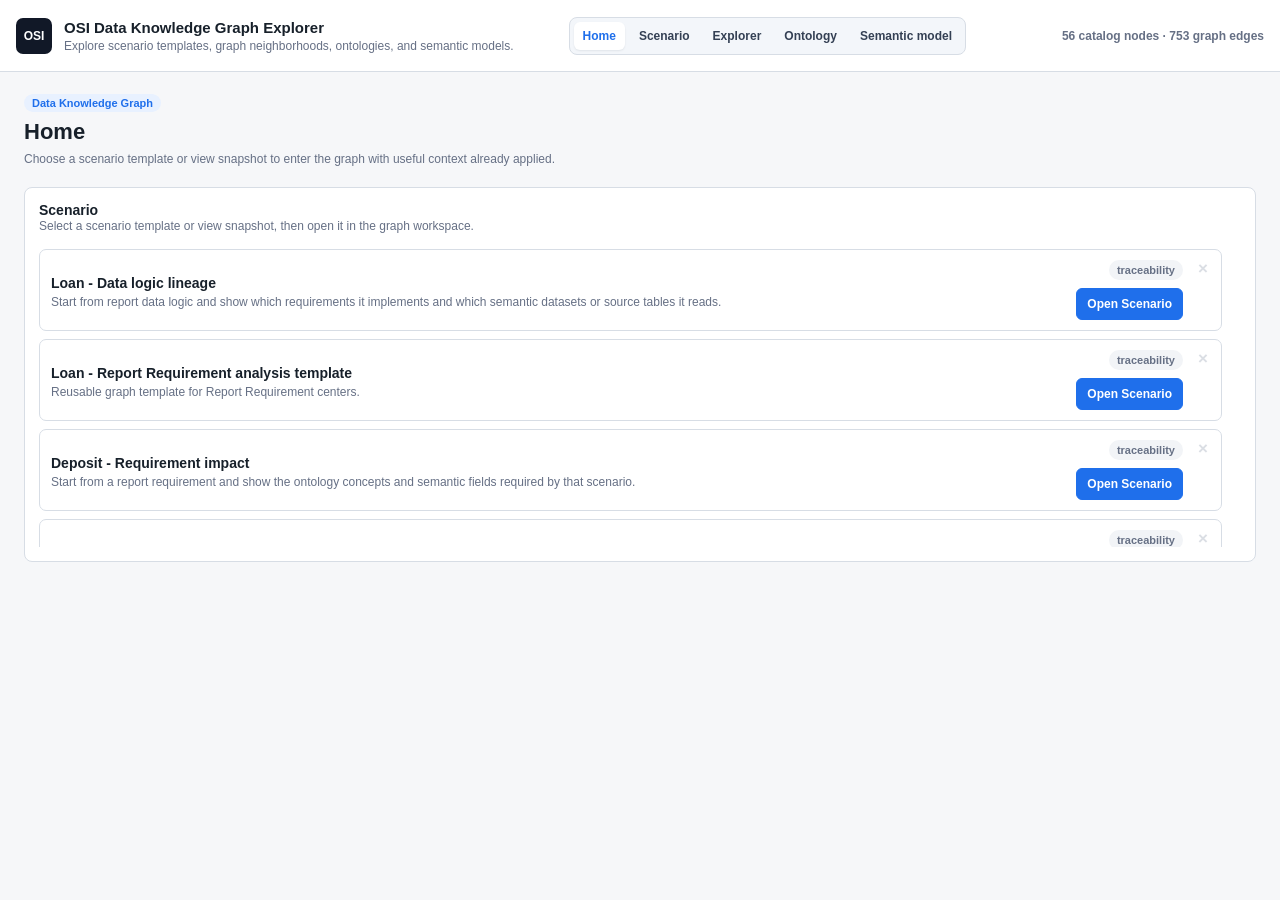
==== demo/combined/frontend/index.html @ bb458a73 "Refine scenario home cards and focus search" ====
<!doctype html>
<html lang="en">
  <head>
    <meta charset="utf-8" />
    <meta name="viewport" content="width=device-width, initial-scale=1" />
    <title>OSI Data Knowledge Graph Explorer</title>
    <link rel="stylesheet" href="./style.css?v=osi-scenario-home-v1" />
  </head>
  <body>
    <header class="topbar">
      <div class="brand">
        <div class="mark">OSI</div>
        <div>
          <h1>OSI Data Knowledge Graph Explorer</h1>
          <p>Explore scenario templates, graph neighborhoods, ontologies, and semantic models.</p>
        </div>
      </div>
      <nav class="page-tabs" aria-label="Main views">
        <button id="homeTab" class="tab-button active" type="button">Home</button>
        <button id="scenarioTab" class="tab-button" type="button">Scenario</button>
        <button id="graphTab" class="tab-button" type="button">Explorer</button>
        <button id="ontologyTab" class="tab-button" type="button">Ontology</button>
        <button id="semanticTab" class="tab-button" type="button">Semantic model</button>
      </nav>
      <div id="stats" class="stats"></div>
    </header>

    <main id="homePage" class="page home-page">
      <section class="home-shell">
        <div class="home-header">
          <span class="type-pill">Data Knowledge Graph</span>
          <h2>Home</h2>
          <p>Choose a scenario template or view snapshot to enter the graph with useful context already applied.</p>
        </div>
        <div class="home-grid">
          <section class="home-panel wide">
            <div class="panel-heading">
              <div>
                <h3>Scenario</h3>
                <p>Select a scenario template or view snapshot, then open it in the graph workspace.</p>
              </div>
            </div>
            <div id="homeScenarioList" class="home-card-list home-scroll-list scenario-home-list"></div>
          </section>
        </div>
      </section>
    </main>

    <main id="scenarioPage" class="page scenario-page hidden">
      <section class="scenario-page-shell">
        <div class="home-header compact-header">
          <span class="type-pill">Scenario</span>
          <h2>Scenario</h2>
          <p>Scenario templates apply reusable graph filters and a selectable center node type. View snapshots capture the exact graph state, including selected nodes, expanded fields, selected field links, hidden nodes, scroll, and dragged positions.</p>
        </div>
        <div class="scenario-layout">
          <aside class="scenario-list-column">
            <section class="scenario-block">
              <div class="section-title">Scenario Template</div>
              <div id="presetScenarioList" class="scenario-list"></div>
            </section>
            <section class="scenario-block">
              <div class="section-title">View Snapshot</div>
              <div id="savedScenarioList" class="scenario-list"></div>
            </section>
          </aside>
          <section class="scenario-detail-panel">
            <div id="scenarioDetailPanel" class="scenario-detail-content"></div>
          </section>
        </div>
      </section>
    </main>

    <main id="catalogPage" class="page catalog-page hidden" aria-hidden="true">
      <section class="search-sidebar">
        <label class="field">
          <span>Node name / keyword</span>
          <input id="catalogSearchInput" type="search" placeholder="Search concept, table, requirement, field..." autocomplete="off" />
        </label>

        <section class="filter-section">
          <div class="section-title">Node Type</div>
          <div id="catalogNodeTypeFilters" class="chip-list"></div>
        </section>

        <section class="filter-section">
          <div class="section-title">Edge Type</div>
          <div id="catalogBusinessEdgeTypeFilters" class="chip-list"></div>
          <div id="catalogEdgeTypeFilters" class="chip-list"></div>
          <p class="filter-help">Edge chips filter node-to-node relationships. Field-level links are shown by selecting fields or metric overlays.</p>
        </section>

        <button id="catalogResetButton" class="secondary" type="button">Reset search filters</button>
      </section>

      <section class="catalog-results-shell">
        <div class="results-header">
          <div>
            <h2>Catalog Results</h2>
            <p id="catalogResultSummary">Select a node or relationship to inspect its raw metadata.</p>
          </div>
        </div>
        <div class="result-columns">
          <section>
            <div class="section-title">Nodes</div>
            <div id="nodeResults" class="result-list"></div>
          </section>
          <section>
            <div class="section-title">Edges</div>
            <div id="edgeResults" class="result-list"></div>
          </section>
        </div>
      </section>

      <aside class="detail-panel">
        <div class="detail-header">
          <span id="catalogDetailBadge" class="type-pill">Nothing selected</span>
          <h2 id="catalogDetailTitle">Select a result</h2>
          <p id="catalogDetailDescription">The raw OSI-derived catalog record or graph edge will appear here.</p>
          <button id="openGraphButton" class="primary" type="button" disabled>Open in graph</button>
        </div>
        <div id="catalogDetailBody" class="detail-body"></div>
      </aside>
    </main>

    <main id="graphPage" class="page graph-page hidden">
      <aside class="graph-controls">
        <button id="backToCatalogButton" class="secondary hidden" type="button">Back to catalog</button>

        <section id="graphFocusSection" class="filter-section">
          <div class="section-title">Focus</div>
          <div id="graphFocusCard" class="focus-card"></div>
          <label class="field compact-field">
            <span>Focus node</span>
            <input id="graphFocusInput" type="search" list="graphFocusDatalist" placeholder="Search node name, type, or id..." autocomplete="off" />
            <datalist id="graphFocusDatalist"></datalist>
            <div id="graphFocusResults" class="focus-search-results hidden"></div>
          </label>
        </section>

        <section id="graphViewSelectorSection" class="filter-section hidden">
          <div id="graphViewSelectorTitle" class="section-title">View Object</div>
          <select id="graphViewSelector" aria-label="View object selector"></select>
        </section>

        <section id="graphHiddenSection" class="filter-section">
          <div class="section-title">Hidden Nodes</div>
          <div id="hiddenNodeList" class="hidden-node-list"></div>
          <button id="restoreHiddenButton" class="secondary" type="button">Restore hidden nodes</button>
        </section>

        <section id="graphDepthSection" class="filter-section">
          <div class="section-title">Max Depth</div>
          <div class="depth-row">
            <input id="depthInput" type="range" min="1" max="4" value="1" />
            <strong id="depthValue">1</strong>
          </div>
        </section>

        <section id="graphNodeTypeSection" class="filter-section">
          <div class="section-title">Node Type</div>
          <div id="graphNodeTypeFilters" class="chip-list"></div>
        </section>

        <section id="graphMetricSection" class="filter-section hidden">
          <div class="section-title">Metric Overlay</div>
          <div id="graphMetricFilters" class="chip-list"></div>
          <p class="filter-help">Selected metrics are drawn as overlay nodes with their semantic and dataset dependencies.</p>
        </section>

        <section id="graphEdgeTypeSection" class="filter-section">
          <div class="section-title">Edge Type</div>
          <div id="graphBusinessEdgeTypeFilters" class="chip-list"></div>
          <div id="graphEdgeTypeFilters" class="chip-list"></div>
          <p class="filter-help">Edge chips filter node-to-node relationships. Field-level links are shown by selecting fields or metric overlays.</p>
        </section>

        <button id="graphResetButton" class="secondary" type="button">Reset graph filters</button>

        <div id="graphScenarioSidebarHost">
          <section id="graphScenarioSection" class="filter-section scenario-section">
          <div class="section-title">Scenario</div>
          <div class="scenario-controls">
            <select id="scenarioSelect" aria-label="Scenario template or view snapshot"></select>
            <select id="scenarioCenterSelect" aria-label="Scenario center node"></select>
            <p id="scenarioHint" class="filter-help">Use Save scenario to store reusable templates or exact view snapshots.</p>
          </div>
        </section>
        </div>
      </aside>

      <section class="graph-shell">
        <div class="graph-toolbar">
          <div class="graph-title-area">
            <span id="focusType" class="type-pill">node</span>
            <div id="graphScopeSelectorHost" class="graph-scope-selector hidden">
              <label>
                <span id="graphScopeSelectorLabel">Model</span>
                <select id="graphScopeSelector" aria-label="Graph view scope selector"></select>
              </label>
            </div>
            <div id="graphScenarioTopHost" class="scenario-top-host hidden"></div>
            <h2 id="focusTitle">Explorer</h2>
            <p id="focusDescription">Choose max depth and filters to decide which nodes and edges are visible.</p>
          </div>
          <div class="toolbar-actions">
            <button id="fitButton" type="button">Fit graph</button>
            <button id="expandSelectedButton" type="button">Expand fields</button>
            <button id="openScenarioSaveButton" class="primary" type="button">Save scenario</button>
          </div>
        </div>
        <div id="graphViewport" class="graph-viewport">
          <svg id="edgeLayer" aria-hidden="true"></svg>
          <div id="graphBoard" class="graph-board"></div>
          <svg id="fieldEdgeLayer" aria-hidden="true"></svg>
        </div>
      </section>

      <aside class="detail-panel graph-detail">
        <div class="detail-header">
          <span id="graphDetailBadge" class="type-pill">Graph detail</span>
          <h2 id="graphDetailTitle">Select a node or edge</h2>
          <p id="graphDetailDescription">Graph selection details appear here.</p>
        </div>
        <div id="graphDetailBody" class="detail-body"></div>
      </aside>
    </main>


    <div id="scenarioSaveModal" class="modal-backdrop hidden" role="dialog" aria-modal="true" aria-labelledby="scenarioSaveModalTitle">
      <section class="modal-card scenario-save-modal">
        <div class="modal-header">
          <div>
            <span class="type-pill">Scenario</span>
            <h2 id="scenarioSaveModalTitle">Save scenario</h2>
          </div>
          <button id="scenarioModalCloseButton" class="icon-button" type="button" aria-label="Close save scenario dialog">&times;</button>
        </div>
        <div class="modal-body">
          <label class="field">
            <span>Save Type</span>
            <select id="scenarioModalSaveKindSelect" aria-label="Scenario save type">
              <option value="template">Scenario Template</option>
              <option value="snapshot">View Snapshot</option>
            </select>
          </label>
          <label class="field">
            <span>Name</span>
            <input id="scenarioModalNameInput" type="text" placeholder="Scenario name" autocomplete="off" />
          </label>
          <label class="field">
            <span>Description</span>
            <textarea id="scenarioModalDescriptionInput" rows="4" placeholder="Describe when this scenario should be used"></textarea>
          </label>
          <p id="scenarioModalHint" class="filter-help">Scenario Template saves reusable filters. View Snapshot saves the exact current graph state.</p>
        </div>
        <div class="modal-actions">
          <button id="scenarioModalCancelButton" type="button">Cancel</button>
          <button id="scenarioModalSaveButton" class="primary" type="button">Save scenario</button>
        </div>
      </section>
    </div>
    <script src="./vendor/elk.bundled.js?v=0.9.3"></script>
    <script src="./graph-data.js?v=osi-scenario-home-v1"></script>
    <script src="./catalog-data.js?v=osi-scenario-home-v1"></script>
    <script src="./summary-data.js?v=osi-scenario-home-v1"></script>
    <script src="./scenario-data.js?v=osi-scenario-home-v1"></script>
    <script src="./app.js?v=osi-scenario-home-v1"></script>
  </body>
</html>
---- demo/combined/frontend/style.css ----
:root {
  --bg: #f6f7f9;
  --panel: #ffffff;
  --panel-soft: #f3f6fa;
  --text: #17202a;
  --muted: #667085;
  --line: #d7dde5;
  --line-soft: #edf0f4;
  --accent: #1f6feb;
  --accent-soft: #e8f1ff;
  --shadow: 0 1px 2px rgba(16, 24, 40, .06), 0 14px 32px rgba(16, 24, 40, .08);
}

* { box-sizing: border-box; }

#codex-browser-sidebar-comments-root {
  pointer-events: none !important;
}

body {
  margin: 0;
  height: 100vh;
  overflow: hidden;
  display: grid;
  grid-template-rows: 72px minmax(0, 1fr);
  background: var(--bg);
  color: var(--text);
  font-family: Inter, "Segoe UI", Arial, sans-serif;
  letter-spacing: 0;
}

button,
input,
select,
textarea {
  font: inherit;
}

button {
  min-height: 32px;
  border: 1px solid var(--line);
  border-radius: 6px;
  background: #fff;
  color: #344054;
  padding: 6px 10px;
  font-size: 12px;
  font-weight: 700;
  cursor: pointer;
}

button:hover {
  border-color: #aeb9c8;
  background: #f9fbff;
}

button:disabled {
  cursor: not-allowed;
  opacity: .48;
}

button.primary,
button.active {
  border-color: var(--accent);
  background: var(--accent);
  color: #fff;
}

button.secondary {
  width: 100%;
}
.danger-button {
  border-color: #fecaca;
  color: #b42318;
  background: #fff;
}

.danger-button:hover {
  border-color: #fda4af;
  background: #fff5f5;
}

.danger-button:disabled {
  opacity: .45;
  cursor: not-allowed;
}

input[type="search"],
input[type="text"],
select {
  width: 100%;
  height: 38px;
  border: 1px solid var(--line);
  border-radius: 6px;
  padding: 0 12px;
  outline: none;
  background: #fff;
  color: var(--text);
}
textarea {
  width: 100%;
  min-height: 96px;
  border: 1px solid var(--line);
  border-radius: 6px;
  padding: 9px 11px;
  outline: none;
  background: #fff;
  color: var(--text);
  resize: vertical;
  line-height: 1.4;
}

input[type="search"]:focus,
input[type="text"]:focus,
select:focus,
textarea:focus {
  border-color: #8fb3ff;
  box-shadow: 0 0 0 3px rgba(31, 111, 235, .12);
}

h1,
h2,
h3,
p {
  margin: 0;
}

.topbar {
  display: grid;
  grid-template-columns: minmax(280px, 1fr) auto minmax(180px, 280px);
  gap: 18px;
  align-items: center;
  padding: 0 16px;
  border-bottom: 1px solid var(--line);
  background: rgba(255, 255, 255, .98);
  z-index: 10;
}

.brand {
  display: flex;
  align-items: center;
  gap: 12px;
  min-width: 0;
}

.mark {
  width: 36px;
  height: 36px;
  display: grid;
  place-items: center;
  border-radius: 7px;
  background: #111827;
  color: #fff;
  font-size: 12px;
  font-weight: 850;
}

.brand h1 {
  font-size: 15px;
  font-weight: 780;
}

.brand p,
.field span,
.stats,
.muted {
  color: var(--muted);
}

.brand p {
  margin-top: 3px;
  font-size: 12px;
}

.page-tabs {
  display: inline-flex;
  flex-wrap: wrap;
  justify-content: center;
  gap: 5px;
  padding: 4px;
  border: 1px solid var(--line);
  border-radius: 8px;
  background: var(--panel-soft);
}

.tab-button {
  border: 0;
  min-height: 28px;
  padding: 0 9px;
  background: transparent;
  font-size: 12px;
}

.tab-button.active {
  background: #fff;
  color: var(--accent);
  box-shadow: 0 1px 2px rgba(16, 24, 40, .08);
}

.stats {
  justify-self: end;
  font-size: 12px;
  font-weight: 650;
}

.page {
  min-height: 0;
  overflow: hidden;
}

.hidden {
  display: none !important;
}

.catalog-page {
  display: grid;
  grid-template-columns: 300px minmax(720px, 1fr) 430px;
}

.graph-page {
  display: grid;
  grid-template-columns: 300px minmax(640px, 1fr) 410px;
}

.search-sidebar,
.graph-controls,
.detail-panel {
  min-height: 0;
  overflow: auto;
  background: var(--panel);
}

.search-sidebar,
.graph-controls {
  border-right: 1px solid var(--line);
  padding: 14px;
}

.detail-panel {
  border-left: 1px solid var(--line);
}

.field {
  display: grid;
  gap: 6px;
}

.field span,
.section-title {
  font-size: 11px;
  font-weight: 850;
  text-transform: uppercase;
}

.section-title {
  margin-bottom: 10px;
  color: #344054;
}

.filter-section {
  padding: 14px 0;
  border-bottom: 1px solid var(--line-soft);
}

.filter-section:last-of-type {
  border-bottom: 0;
}

.chip-list {
  display: flex;
  flex-wrap: wrap;
  gap: 7px;
}

.filter-subtitle {
  margin: 2px 0 -1px;
  color: var(--muted);
  font-size: 10px;
  font-weight: 850;
  letter-spacing: .02em;
  text-transform: uppercase;
}
.filter-chip {
  min-height: 26px;
  padding: 4px 8px;
  border-radius: 999px;
  font-size: 11px;
}

.filter-chip.type-colored {
  border-color: color-mix(in srgb, var(--chip-color) 42%, #d5deea);
  background: color-mix(in srgb, var(--chip-color) 8%, #fff);
  color: var(--chip-color);
}

.filter-chip.type-colored.active {
  border-color: var(--chip-color);
  background: var(--chip-color);
  color: #fff;
}

.filter-chip small {
  opacity: .72;
}

#catalogBusinessEdgeTypeFilters,
#catalogEdgeTypeFilters,
#graphBusinessEdgeTypeFilters,
#graphEdgeTypeFilters {
  display: grid;
  grid-template-columns: minmax(0, 1fr);
  gap: 6px;
}

.relation-chip {
  max-width: 100%;
  border-radius: 7px;
  white-space: normal;
  overflow-wrap: anywhere;
}

.route-chip {
  width: 100%;
  display: grid;
  min-height: 30px;
  grid-template-columns: minmax(0, 1fr) 16px minmax(0, 1fr);
  align-items: center;
  gap: 5px;
  padding: 5px 7px;
  border-color: #d5deea;
  background: #fff;
  color: #26364c;
  box-shadow: inset 0 0 0 1px rgba(255, 255, 255, .55);
}

.route-chip:hover {
  border-color: #aeb9c8;
  background: #f8fbff;
}

.route-chip.active {
  border-color: #84aef5;
  background: #f3f7ff;
  color: #17233a;
  box-shadow: inset 3px 0 0 var(--accent);
}

.route-end {
  min-width: 0;
  display: inline-flex;
  align-items: center;
  gap: 5px;
}

.route-dot {
  width: 7px;
  height: 7px;
  flex: 0 0 7px;
  border-radius: 999px;
  background: var(--route-color);
}

.route-name {
  min-width: 0;
  overflow: hidden;
  color: inherit;
  font-size: 10.5px;
  font-weight: 750;
  line-height: 1.15;
  text-overflow: ellipsis;
  white-space: nowrap;
}

.route-arrow {
  color: #66758a;
  font-size: 10px;
  font-weight: 800;
  text-align: center;
}

.multi-select {
  width: 100%;
}

.multi-select summary {
  min-height: 34px;
  display: flex;
  align-items: center;
  justify-content: space-between;
  gap: 8px;
  padding: 7px 10px;
  border: 1px solid #cfd8e6;
  border-radius: 7px;
  background: #fff;
  color: #1d2939;
  font-size: 12px;
  font-weight: 750;
  cursor: pointer;
  user-select: none;
}

.multi-select summary::-webkit-details-marker {
  display: none;
}

.multi-select summary::after {
  content: "";
  width: 7px;
  height: 7px;
  border-right: 1.6px solid #667085;
  border-bottom: 1.6px solid #667085;
  transform: rotate(45deg) translateY(-2px);
}

.multi-select[open] summary::after {
  transform: rotate(-135deg) translateY(-1px);
}

.multi-select-menu {
  margin-top: 6px;
  max-height: 220px;
  overflow: auto;
  padding: 6px;
  border: 1px solid #d9e2ee;
  border-radius: 7px;
  background: #fff;
  box-shadow: var(--shadow);
}

.multi-actions {
  display: flex;
  gap: 6px;
  padding: 2px 2px 7px;
  margin-bottom: 3px;
  border-bottom: 1px solid var(--line-soft);
}

.multi-actions button {
  min-height: 24px;
  padding: 3px 7px;
  border-radius: 6px;
  font-size: 11px;
}

.multi-option {
  display: grid;
  grid-template-columns: 16px minmax(0, 1fr);
  align-items: start;
  gap: 8px;
  padding: 7px 6px;
  border-radius: 6px;
  color: #344054;
  font-size: 12px;
  line-height: 1.35;
  cursor: pointer;
}

.multi-option:hover {
  background: #f2f6fb;
}

.multi-option input {
  margin: 1px 0 0;
  accent-color: var(--accent);
}

.multi-option span {
  overflow-wrap: anywhere;
}

.filter-help {
  margin-top: 8px;
  color: var(--muted);
  font-size: 11px;
  line-height: 1.35;
}

.scenario-controls {
  display: grid;
  gap: 8px;
}

.scenario-section {
  margin-top: 14px;
}

.scenario-actions {
  display: grid;
  grid-template-columns: minmax(0, 1fr) minmax(0, 1fr);
  gap: 8px;
}

.hidden-node-list {
  display: grid;
  gap: 7px;
  margin-bottom: 8px;
}

.hidden-node-row {
  display: grid;
  grid-template-columns: minmax(0, 1fr) auto;
  align-items: center;
  gap: 8px;
  padding: 8px;
  border: 1px solid var(--line);
  border-radius: 7px;
  background: #fff;
}

.hidden-node-row strong,
.hidden-node-row small {
  display: block;
  overflow-wrap: anywhere;
}

.hidden-node-row small {
  margin-top: 2px;
  color: var(--muted);
  font-size: 11px;
}

.hidden-node-row button {
  min-height: 24px;
  padding: 3px 7px;
  border-radius: 999px;
  font-size: 11px;
}

.catalog-results-shell {
  min-width: 0;
  min-height: 0;
  overflow: hidden;
  display: grid;
  grid-template-rows: auto minmax(0, 1fr);
}

.results-header,
.graph-toolbar {
  padding: 16px 18px;
  border-bottom: 1px solid var(--line-soft);
  background: #fff;
}

.results-header h2,
.graph-toolbar h2,
.detail-header h2 {
  font-size: 20px;
  font-weight: 780;
  overflow-wrap: anywhere;
}

.results-header p,
.graph-toolbar p,
.detail-header p {
  margin-top: 5px;
  color: var(--muted);
  font-size: 13px;
  line-height: 1.45;
}

.result-columns {
  min-height: 0;
  overflow: hidden;
  display: grid;
  grid-template-columns: minmax(0, 1fr) minmax(0, 1fr);
  gap: 14px;
  padding: 14px;
}

.result-columns > section {
  min-height: 0;
  overflow: hidden;
  display: grid;
  grid-template-rows: auto minmax(0, 1fr);
}

.result-list {
  min-height: 0;
  overflow: auto;
  display: grid;
  align-content: start;
  gap: 8px;
}

.result-item,
.edge-item,
.mini-card {
  border: 1px solid var(--line);
  border-radius: 7px;
  background: #fff;
  padding: 10px;
  cursor: pointer;
}

.result-item,
.edge-item {
  position: relative;
  padding-right: 74px;
}

.result-item:hover,
.result-item.selected,
.edge-item:hover,
.edge-item.selected,
.mini-card:hover {
  border-color: var(--accent);
  box-shadow: 0 0 0 3px rgba(31, 111, 235, .10);
}

.result-row {
  display: grid;
  grid-template-columns: 12px minmax(0, 1fr);
  gap: 9px;
}

.result-dot,
.node-dot {
  width: 10px;
  height: 10px;
  margin-top: 3px;
  border-radius: 50%;
  flex: 0 0 auto;
}

.result-name,
.mini-card strong {
  display: block;
  font-size: 13px;
  font-weight: 760;
  overflow-wrap: anywhere;
}

.result-meta,
.edge-meta,
.mini-card small,
.node-title small,
.node-description,
.field-row small {
  color: var(--muted);
  font-size: 11px;
  line-height: 1.35;
}

.result-meta,
.edge-meta {
  margin-top: 3px;
  overflow-wrap: anywhere;
}

.inline-action {
  position: absolute;
  top: 8px;
  right: 8px;
  min-height: 24px;
  padding: 2px 8px;
  border-radius: 999px;
  font-size: 11px;
}

.edge-line {
  display: flex;
  flex-wrap: wrap;
  gap: 5px;
  align-items: center;
  font-size: 12px;
  line-height: 1.4;
}

.edge-line strong {
  overflow-wrap: anywhere;
}

.detail-header {
  padding: 18px;
  border-bottom: 1px solid var(--line);
}

.detail-header .primary {
  margin-top: 14px;
}

.detail-body {
  padding-bottom: 20px;
}

.detail-section {
  padding: 15px 18px;
  border-bottom: 1px solid var(--line-soft);
}

.detail-section h3 {
  margin-bottom: 10px;
  color: #344054;
  font-size: 11px;
  font-weight: 850;
  text-transform: uppercase;
}

.type-pill,
.edge-pill,
.tag-pill {
  display: inline-flex;
  align-items: center;
  width: fit-content;
  max-width: 100%;
  border-radius: 999px;
  padding: 3px 8px;
  background: var(--accent-soft);
  color: var(--accent);
  font-size: 11px;
  font-weight: 800;
  overflow-wrap: anywhere;
}

.tag-list {
  display: flex;
  flex-wrap: wrap;
  gap: 6px;
}

.tag-pill {
  color: #475467;
  background: #eef2f7;
}

.kv {
  display: grid;
  grid-template-columns: 112px minmax(0, 1fr);
  gap: 10px;
  padding: 7px 0;
  border-bottom: 1px solid var(--line-soft);
  font-size: 12px;
}

.kv:last-child {
  border-bottom: 0;
}

.kv span {
  color: var(--muted);
}

.kv strong {
  font-weight: 650;
  overflow-wrap: anywhere;
  line-height: 1.4;
}

.raw-block {
  margin: 0;
  max-height: 360px;
  overflow: auto;
  border: 1px solid var(--line);
  border-radius: 7px;
  padding: 10px;
  background: #101828;
  color: #f8fafc;
  font-size: 11px;
  line-height: 1.45;
  white-space: pre-wrap;
  overflow-wrap: anywhere;
}

.field-table {
  border: 1px solid var(--line);
  border-radius: 7px;
  overflow: hidden;
}

.field-table-row {
  display: grid;
  grid-template-columns: minmax(0, 1fr) 86px;
  gap: 8px;
  padding: 8px 10px;
  border-top: 1px solid var(--line-soft);
  font-size: 12px;
}

.field-table-row:first-child {
  border-top: 0;
}

.field-table-row strong {
  overflow-wrap: anywhere;
}

.mini-list {
  display: grid;
  gap: 8px;
}

.mini-card p {
  margin-top: 5px;
  color: var(--muted);
  font-size: 12px;
  line-height: 1.4;
}

.focus-card {
  border: 1px solid var(--line);
  border-radius: 7px;
  padding: 10px;
  background: var(--panel-soft);
}

.focus-card strong {
  display: block;
  font-size: 13px;
  overflow-wrap: anywhere;
}

.focus-card small {
  display: block;
  margin-top: 4px;
  color: var(--muted);
  font-size: 11px;
  overflow-wrap: anywhere;
}

.detail-header p:empty {
  display: none;
}

.compact-field {
  margin-top: 8px;
}

.compact-field input {
  min-height: 34px;
  font-size: 12px;
}

.compact-field {
  position: relative;
}

.focus-search-results {
  position: absolute;
  z-index: 40;
  left: 0;
  right: 0;
  top: calc(100% + 4px);
  max-height: 260px;
  overflow-y: auto;
  border: 1px solid var(--line);
  border-radius: 7px;
  background: var(--panel);
  box-shadow: 0 14px 34px rgba(15, 23, 42, 0.14);
  padding: 4px;
}

.focus-search-option {
  width: 100%;
  display: grid;
  gap: 2px;
  padding: 7px 8px;
  border: 0;
  border-radius: 5px;
  background: transparent;
  text-align: left;
  cursor: pointer;
}

.focus-search-option:hover {
  background: #eff6ff;
}

.focus-search-option strong {
  font-size: 12px;
  line-height: 1.25;
  color: var(--text);
  overflow-wrap: anywhere;
}

.focus-search-option small,
.focus-search-empty {
  font-size: 11px;
  line-height: 1.3;
  color: var(--muted);
  overflow-wrap: anywhere;
}

.focus-search-empty {
  padding: 8px;
}

.home-page .home-panel.wide {
  grid-column: 1 / -1;
}

.depth-row {
  display: grid;
  grid-template-columns: minmax(0, 1fr) 32px;
  gap: 10px;
  align-items: center;
}

.depth-row strong {
  text-align: center;
}

.graph-shell {
  min-width: 0;
  min-height: 0;
  display: grid;
  grid-template-rows: auto minmax(0, 1fr);
  overflow: hidden;
}

.graph-toolbar {
  display: flex;
  justify-content: space-between;
  align-items: flex-start;
  gap: 16px;
}

.graph-toolbar h2 {
  margin-top: 8px;
}

.toolbar-actions {
  display: flex;
  gap: 8px;
  white-space: nowrap;
}

.graph-viewport {
  position: relative;
  min-height: 0;
  overflow: auto;
  background:
    linear-gradient(#e9eef5 1px, transparent 1px),
    linear-gradient(90deg, #e9eef5 1px, transparent 1px),
    #fbfcfe;
  background-size: 28px 28px;
}

#edgeLayer,
#fieldEdgeLayer {
  position: absolute;
  inset: 0;
  width: 1800px;
  height: 1300px;
  pointer-events: auto;
}

#edgeLayer {
  z-index: 1;
}

#fieldEdgeLayer {
  z-index: 3;
  pointer-events: none;
}

.graph-board {
  position: relative;
  width: 1800px;
  height: 1300px;
  z-index: 2;
  pointer-events: none;
}

.graph-band {
  position: absolute;
  border: 1px solid #cfd8e6;
  border-radius: 8px;
  background: rgba(255, 255, 255, .64);
  box-shadow: inset 0 0 0 1px rgba(255, 255, 255, .72);
  z-index: 0;
  pointer-events: none;
  padding: 14px 16px;
  color: #344054;
}

.graph-band strong,
.graph-band small {
  display: block;
}

.graph-band strong {
  font-size: 13px;
  font-weight: 780;
  text-transform: uppercase;
}

.graph-band small {
  margin-top: 3px;
  font-size: 11px;
  color: var(--muted);
}

.graph-band.ontology {
  border-color: #b9d2ff;
  background: rgba(244, 248, 255, .68);
}

.graph-band.semantic {
  border-color: #a9d9b8;
  background: rgba(243, 251, 245, .68);
}
.graph-node {
  --node-color: #64748b;
  position: absolute;
  width: 230px;
  min-height: 94px;
  border: 1px solid color-mix(in srgb, var(--node-color) 38%, #cfd8e6);
  border-radius: 7px;
  background: linear-gradient(90deg, color-mix(in srgb, var(--node-color) 8%, #fff) 0%, #ffffff 58%);
  box-shadow: var(--shadow);
  cursor: grab;
  overflow: hidden;
  pointer-events: auto;
}

.graph-node::before {
  content: "";
  position: absolute;
  inset: 0 auto 0 0;
  width: 5px;
  background: var(--node-color);
}

.graph-node.concept-node {
  border-color: #b9d2ff;
  background: linear-gradient(90deg, #f4f8ff 0%, #ffffff 58%);
}

.graph-node.concept-node::before {
  background: var(--node-color, #2563eb);
}

.graph-node.db-node {
  border-color: #a9d9b8;
  background: linear-gradient(90deg, #f3fbf5 0%, #ffffff 58%);
}

.graph-node.db-node::before {
  background: var(--node-color, #159947);
}
.graph-node.requirement-node {
  border-color: #fed7aa;
  background: linear-gradient(90deg, #fff7ed 0%, #ffffff 58%);
}

.graph-node.requirement-node::before {
  background: var(--node-color, #c2410c);
}

.graph-node.data-logic-node {
  border-color: #ddd6fe;
  background: linear-gradient(90deg, #faf5ff 0%, #ffffff 58%);
}

.graph-node.data-logic-node::before {
  background: var(--node-color, #9333ea);
}

.graph-node.dragging {
  cursor: grabbing;
  border-color: var(--accent);
  box-shadow: 0 0 0 4px rgba(31, 111, 235, .16), var(--shadow);
}

.graph-node.expanded {
  width: 280px;
}

.lane-label {
  position: absolute;
  z-index: 0;
  padding: 4px 8px;
  border: 1px solid #d9e2ee;
  border-radius: 999px;
  background: rgba(255, 255, 255, .82);
  color: #667085;
  font-size: 11px;
  font-weight: 850;
  text-transform: uppercase;
  pointer-events: none;
}

.graph-node.center {
  border-color: var(--accent);
  box-shadow: 0 0 0 4px rgba(31, 111, 235, .13), var(--shadow);
}

.graph-node.selected,
.graph-node:hover {
  border-color: var(--accent);
}

.node-main {
  position: relative;
  padding: 13px 34px 11px 15px;
}

.node-top {
  display: flex;
  align-items: flex-start;
  justify-content: space-between;
  gap: 8px;
}

.node-actions {
  display: flex;
  flex-wrap: wrap;
  justify-content: flex-end;
  gap: 5px;
  flex: 0 0 auto;
}

.node-title {
  min-width: 0;
}

.node-title-text {
  min-width: 0;
}

.node-kind-badge {
  display: inline-flex;
  align-items: center;
  width: fit-content;
  max-width: 100%;
  margin-bottom: 4px;
  padding: 2px 7px;
  border-radius: 999px;
  font-size: 10px;
  font-weight: 850;
  line-height: 1.2;
  text-transform: uppercase;
  letter-spacing: 0;
  color: var(--node-color);
  background: color-mix(in srgb, var(--node-color) 13%, #fff);
}

.node-kind-badge.concept {
  color: #1d4ed8;
  background: #dbeafe;
}

.node-kind-badge.db {
  color: #047857;
  background: #d9fbe8;
}

.node-kind-badge.other {
  color: #475467;
  background: #eef2f7;
}
.node-kind-badge.requirement {
  color: #c2410c;
  background: #ffedd5;
}

.node-kind-badge.data-logic {
  color: #7e22ce;
  background: #f3e8ff;
}

.graph-node[data-node-type] {
  border-color: color-mix(in srgb, var(--node-color) 38%, #cfd8e6);
  background: linear-gradient(90deg, color-mix(in srgb, var(--node-color) 8%, #fff) 0%, #ffffff 58%);
}

.graph-node[data-node-type]::before {
  background: var(--node-color);
}

.graph-node[data-node-type] .node-kind-badge {
  color: var(--node-color);
  background: color-mix(in srgb, var(--node-color) 13%, #fff);
}

.node-title strong {
  display: block;
  font-size: 13px;
  line-height: 1.25;
  overflow-wrap: anywhere;
}

.node-description {
  margin-top: 8px;
  display: -webkit-box;
  -webkit-line-clamp: 2;
  -webkit-box-orient: vertical;
  overflow: hidden;
}

.expand-toggle {
  min-height: 24px;
  padding: 2px 7px;
  font-size: 11px;
  border-radius: 999px;
}

.hide-node-button {
  position: absolute;
  top: 7px;
  right: 7px;
  display: inline-grid;
  place-items: center;
  width: 22px;
  height: 22px;
  min-height: 22px;
  padding: 0;
  border-radius: 999px;
  color: #667085;
  border-color: transparent;
  background: transparent;
  font-size: 18px;
  font-weight: 700;
  line-height: 1;
}

.hide-node-button:hover {
  color: #b42318;
  border-color: #f04438;
  background: #fff5f5;
}

.field-list {
  border-top: 1px solid var(--line-soft);
  background: #fbfcfe;
  padding: 6px;
}

.concept-node .field-list {
  background: #f7faff;
}

.db-node .field-list {
  background: #f6fbf7;
}

.field-row {
  display: grid;
  grid-template-columns: minmax(0, 1fr) 72px;
  gap: 10px;
  padding: 6px 8px;
  border: 1px solid transparent;
  border-radius: 6px;
}

.field-row:hover,
.field-row.connected {
  border-color: #b8cdfb;
  background: #eef5ff;
}

.field-row.selected {
  border-color: var(--accent);
  background: #e8f1ff;
  box-shadow: inset 3px 0 0 var(--accent);
}

.field-row strong {
  display: block;
  font-size: 12px;
  overflow-wrap: anywhere;
}

.field-row small {
  display: -webkit-box;
  -webkit-line-clamp: 2;
  -webkit-box-orient: vertical;
  overflow: hidden;
}

.field-row em {
  color: var(--muted);
  font-size: 10px;
  font-style: normal;
  white-space: nowrap;
  overflow: hidden;
  text-align: right;
  text-overflow: ellipsis;
}

.edge-path {
  fill: none;
  stroke: #98a2b3;
  stroke-width: 1.4;
  opacity: .64;
  pointer-events: stroke;
  cursor: pointer;
}

.edge-hit {
  fill: none;
  stroke: transparent;
  stroke-width: 14;
  pointer-events: stroke;
  cursor: pointer;
}

.edge-path.field-edge {
  stroke-dasharray: 4 4;
  stroke: #b7791f;
}

.edge-path.selected,
.edge-path:hover {
  stroke: var(--accent);
  stroke-width: 3;
  opacity: .96;
}

.edge-label {
  fill: #475467;
  stroke: #fff;
  stroke-width: 4px;
  paint-order: stroke;
  font-size: 10px;
  font-weight: 760;
  pointer-events: auto;
  cursor: pointer;
}

.edge-label.selected,
.edge-label:hover {
  fill: var(--accent);
}

.empty-state {
  padding: 14px;
  border: 1px dashed #cfd8e6;
  border-radius: 7px;
  color: var(--muted);
  background: #fbfcfe;
  font-size: 12px;
}

.empty-state.compact {
  padding: 9px;
  font-size: 11px;
}

@media (max-width: 1180px) {
  .catalog-page,
  .graph-page {
    grid-template-columns: 280px minmax(560px, 1fr);
  }

  .detail-panel {
    display: none;
  }

  .topbar {
    grid-template-columns: minmax(240px, 1fr) auto;
  }

  .stats {
    display: none;
  }
}

.graph-controls select {
  width: 100%;
  min-height: 32px;
  font-size: 12px;
}

.home-page,
.scenario-page {
  overflow: auto;
  background: var(--bg);
}

.home-shell,
.scenario-page-shell {
  max-width: 1320px;
  margin: 0 auto;
  padding: 22px 24px 28px;
}

.home-header {
  display: grid;
  gap: 7px;
  margin-bottom: 18px;
}

.home-header h2 {
  font-size: 22px;
  line-height: 1.15;
}

.home-header p,
.panel-heading p,
.home-card p,
.scenario-list-card small,
.scenario-detail-heading p,
.scenario-status {
  color: var(--muted);
  font-size: 12px;
  line-height: 1.45;
}

.compact-header {
  margin-bottom: 14px;
}

.home-grid {
  display: grid;
  grid-template-columns: repeat(2, minmax(0, 1fr));
  gap: 14px;
}

.home-panel,
.scenario-detail-panel,
.scenario-list-column {
  border: 1px solid var(--line);
  border-radius: 8px;
  background: var(--panel);
}

.home-panel {
  min-width: 0;
  padding: 14px;
}

.home-panel.wide {
  grid-column: 1 / -1;
}

.panel-heading {
  display: flex;
  align-items: flex-start;
  justify-content: space-between;
  gap: 12px;
  margin-bottom: 12px;
}

.panel-heading h3 {
  font-size: 14px;
}

.compact-button {
  width: auto !important;
  white-space: nowrap;
}

.home-card-list,
.scenario-list {
  display: grid;
  gap: 8px;
}

.scenario-home-list {
  grid-template-columns: minmax(0, 1fr);
}

.home-card {
  display: flex;
  align-items: center;
  justify-content: space-between;
  gap: 12px;
  min-width: 0;
  border: 1px solid var(--line);
  border-radius: 7px;
  padding: 10px 11px;
  background: #fff;
}

.home-card h4 {
  margin: 6px 0 2px;
  font-size: 14px;
  line-height: 1.2;
}

.home-card > div {
  min-width: 0;
}

.home-card p {
  overflow: hidden;
  text-overflow: ellipsis;
  white-space: nowrap;
}

.scenario-layout {
  display: grid;
  grid-template-columns: 360px minmax(0, 1fr);
  gap: 14px;
  align-items: start;
}

.scenario-list-column {
  display: grid;
  gap: 14px;
  padding: 14px;
}

.scenario-block {
  display: grid;
  gap: 8px;
}

.scenario-list-card {
  display: grid;
  gap: 5px;
  width: 100%;
  min-height: 0;
  justify-items: start;
  text-align: left;
  border-radius: 7px;
  padding: 10px;
  font-weight: 600;
}

.scenario-list-card.active,
.scenario-list-card:hover {
  border-color: var(--accent);
  background: var(--accent-soft);
}

.scenario-detail-panel {
  min-height: 360px;
  padding: 16px;
}

.scenario-detail-content {
  display: grid;
  gap: 14px;
}

.scenario-detail-heading {
  display: grid;
  gap: 7px;
}

.scenario-detail-heading h3 {
  font-size: 18px;
}

.compact-table {
  border: 1px solid var(--line);
  border-radius: 7px;
  overflow: hidden;
}

.scenario-detail-actions {
  display: flex;
  flex-wrap: wrap;
  gap: 8px;
}

.scenario-detail-empty {
  display: grid;
  place-content: center;
  min-height: 280px;
  gap: 8px;
  text-align: center;
  color: var(--muted);
}

.preset-pill {
  background: #fff3e8 !important;
  color: #c2410c !important;
}

.snapshot-pill {
  background: #f3e8ff !important;
  color: #9333ea !important;
}

@media (max-width: 1100px) {
  body { grid-template-rows: auto minmax(0, 1fr); }
  .topbar { grid-template-columns: 1fr; padding: 10px 14px; }
  .stats { justify-self: start; }
  .home-grid,
  .scenario-home-list,
  .scenario-layout { grid-template-columns: 1fr; }
}

.home-scroll-list {
  height: 248px;
  overflow-y: auto;
  scrollbar-gutter: stable;
  padding: 2px 4px 2px 0;
  align-content: start;
}

.home-panel.wide .home-scroll-list {
  height: 300px;
}

.home-entry-card {
  display: grid;
  grid-template-columns: minmax(0, 1fr) auto;
  align-items: center;
  gap: 12px;
}
.home-entry-card.has-delete {
  position: relative;
  padding-right: 38px;
}

.home-card-delete-button {
  position: absolute;
  top: 7px;
  right: 7px;
  min-width: 22px;
  width: 22px;
  height: 22px;
  min-height: 22px;
  display: grid;
  place-items: center;
  border-color: transparent;
  border-radius: 999px;
  background: transparent;
  color: #98a2b3;
  padding: 0;
  font-size: 17px;
  font-weight: 850;
  line-height: 1;
}

.home-card-delete-button:hover {
  border-color: #fecaca;
  background: #fff5f5;
  color: #b42318;
}

.home-card-delete-button:disabled {
  opacity: .35;
  cursor: not-allowed;
}

.home-card-main {
  min-width: 0;
}

.home-card-action {
  display: grid;
  justify-items: end;
  gap: 8px;
  min-width: 132px;
}

.home-card-action button {
  white-space: nowrap;
}
.home-entry-actions {
  display: flex;
  flex-wrap: wrap;
  justify-content: flex-end;
  gap: 6px;
}

.home-entry-card p {
  display: -webkit-box;
  overflow: hidden;
  white-space: normal;
  -webkit-box-orient: vertical;
  -webkit-line-clamp: 2;
}

.home-count {
  flex: 0 0 auto;
  align-self: flex-start;
  padding: 4px 8px;
  border-radius: 999px;
  background: #f2f4f7;
  color: var(--muted);
  font-size: 11px;
  font-weight: 800;
}

@media (max-width: 760px) {
  .home-entry-card {
    grid-template-columns: 1fr;
  }

  .home-card-action {
    width: 100%;
    grid-template-columns: auto 1fr;
    align-items: center;
    justify-items: stretch;
  }

  .home-card-action button {
    justify-self: end;
  }
}


.graph-title-area {
  min-width: 0;
  display: grid;
  gap: 7px;
}

.graph-title-area.model-scope-title {
  grid-template-columns: auto minmax(360px, 860px);
  align-items: center;
  gap: 8px 12px;
}

.model-scope-title .type-pill {
  grid-column: 1;
  grid-row: 1;
}

.model-scope-title .graph-scope-selector {
  grid-column: 2;
  grid-row: 1;
}

.model-scope-title #focusDescription {
  grid-column: 1 / -1;
  max-width: 1120px;
  max-height: 56px;
  overflow-y: auto;
  padding-right: 6px;
  line-height: 1.35;
}
.graph-toolbar.scenario-toolbar {
  display: grid;
  grid-template-columns: minmax(0, 1fr) auto;
  align-items: start;
}

.graph-title-area.scenario-scope-title {
  grid-template-columns: auto minmax(360px, 860px);
  align-items: start;
  gap: 8px 12px;
}

.scenario-scope-title > .type-pill {
  grid-column: 1;
  grid-row: 1;
  margin-top: 6px;
}

.scenario-scope-title .scenario-top-host {
  grid-column: 2;
  grid-row: 1;
  width: 100%;
  min-width: 0;
}

.scenario-scope-title #focusDescription {
  grid-column: 1 / -1;
  max-width: 860px;
  margin-top: 0;
}

.scenario-top-host .scenario-section-top {
  margin-top: 0;
  padding: 0;
  border-bottom: 0;
}

.scenario-top-host .scenario-section-top .section-title {
  margin: 0 0 6px;
}

.scenario-top-host .scenario-controls {
  grid-template-columns: minmax(220px, 1.1fr) minmax(220px, 1.1fr) minmax(150px, .75fr) auto;
  align-items: center;
  gap: 8px;
}

.scenario-top-host #scenarioSelect {
  grid-column: 1;
}

.scenario-top-host #scenarioCenterSelect {
  grid-column: 2 / -1;
}

.scenario-top-host #scenarioNameInput {
  grid-column: 1 / span 2;
}

.scenario-top-host #scenarioSaveKindSelect {
  grid-column: 3;
}

.scenario-top-host .scenario-actions {
  grid-column: 4;
  display: flex;
  gap: 8px;
}

.scenario-top-host .scenario-actions button {
  white-space: nowrap;
}

.scenario-top-host .filter-help {
  grid-column: 1 / -1;
  max-width: 840px;
  margin-top: 0;
}

.graph-scope-selector {
  max-width: 520px;
}

.graph-scope-selector label {
  display: grid;
  grid-template-columns: minmax(240px, 1fr);
  align-items: center;
}

.graph-scope-selector span {
  display: none;
}

.graph-scope-selector select {
  height: 32px;
  border-color: #c7d2e1;
  background: #fff;
  font-size: 13px;
  font-weight: 740;
}

@media (max-width: 1100px) {
  .graph-title-area.scenario-scope-title {
    grid-template-columns: 1fr;
  }

  .scenario-scope-title > .type-pill,
  .scenario-scope-title .scenario-top-host {
    grid-column: 1;
    grid-row: auto;
  }

  .scenario-top-host .scenario-controls {
    grid-template-columns: minmax(0, 1fr) minmax(0, 1fr);
  }

  .scenario-top-host #scenarioSelect,
  .scenario-top-host #scenarioCenterSelect,
  .scenario-top-host #scenarioNameInput,
  .scenario-top-host #scenarioSaveKindSelect,
  .scenario-top-host .scenario-actions,
  .scenario-top-host .filter-help {
    grid-column: auto;
  }

  .scenario-top-host .scenario-actions {
    grid-column: 1 / -1;
  }
}

@media (max-width: 900px) {
  .graph-title-area.model-scope-title {
    grid-template-columns: 1fr;
  }

  .model-scope-title .graph-scope-selector {
    grid-column: 1;
    grid-row: auto;
  }
}

.modal-backdrop {
  position: fixed;
  inset: 0;
  z-index: 50;
  display: grid;
  place-items: center;
  padding: 24px;
  background: rgba(15, 23, 42, .32);
}

.modal-card {
  width: min(520px, 100%);
  border: 1px solid var(--line);
  border-radius: 8px;
  background: #fff;
  box-shadow: 0 24px 70px rgba(15, 23, 42, .22);
}

.modal-header {
  display: flex;
  justify-content: space-between;
  gap: 16px;
  padding: 16px 18px;
  border-bottom: 1px solid var(--line-soft);
}

.modal-header h2 {
  margin-top: 6px;
  font-size: 18px;
  line-height: 1.2;
}

.icon-button {
  min-width: 32px;
  width: 32px;
  height: 32px;
  padding: 0;
  border-radius: 999px;
  font-size: 18px;
  line-height: 1;
}

.modal-body {
  display: grid;
  gap: 12px;
  padding: 16px 18px;
}

.modal-actions {
  display: flex;
  justify-content: flex-end;
  gap: 8px;
  padding: 14px 18px;
  border-top: 1px solid var(--line-soft);
}
/* Scenario save is a toolbar action; the header only selects scenario and center. */
.scenario-top-host .scenario-controls {
  grid-template-columns: minmax(220px, .9fr) minmax(320px, 1.8fr);
  align-items: start;
  gap: 8px;
}

.scenario-top-host #scenarioSelect {
  grid-column: 1;
}

.scenario-top-host #scenarioCenterSelect {
  grid-column: 2;
}

.scenario-top-host .filter-help {
  grid-column: 1 / -1;
  max-width: 840px;
  margin-top: 0;
}

@media (max-width: 1100px) {
  .scenario-top-host .scenario-controls {
    grid-template-columns: minmax(0, 1fr) minmax(0, 1fr);
  }

  .scenario-top-host #scenarioSelect,
  .scenario-top-host #scenarioCenterSelect,
  .scenario-top-host .filter-help {
    grid-column: auto;
  }

  .scenario-top-host .filter-help {
    grid-column: 1 / -1;
  }
}
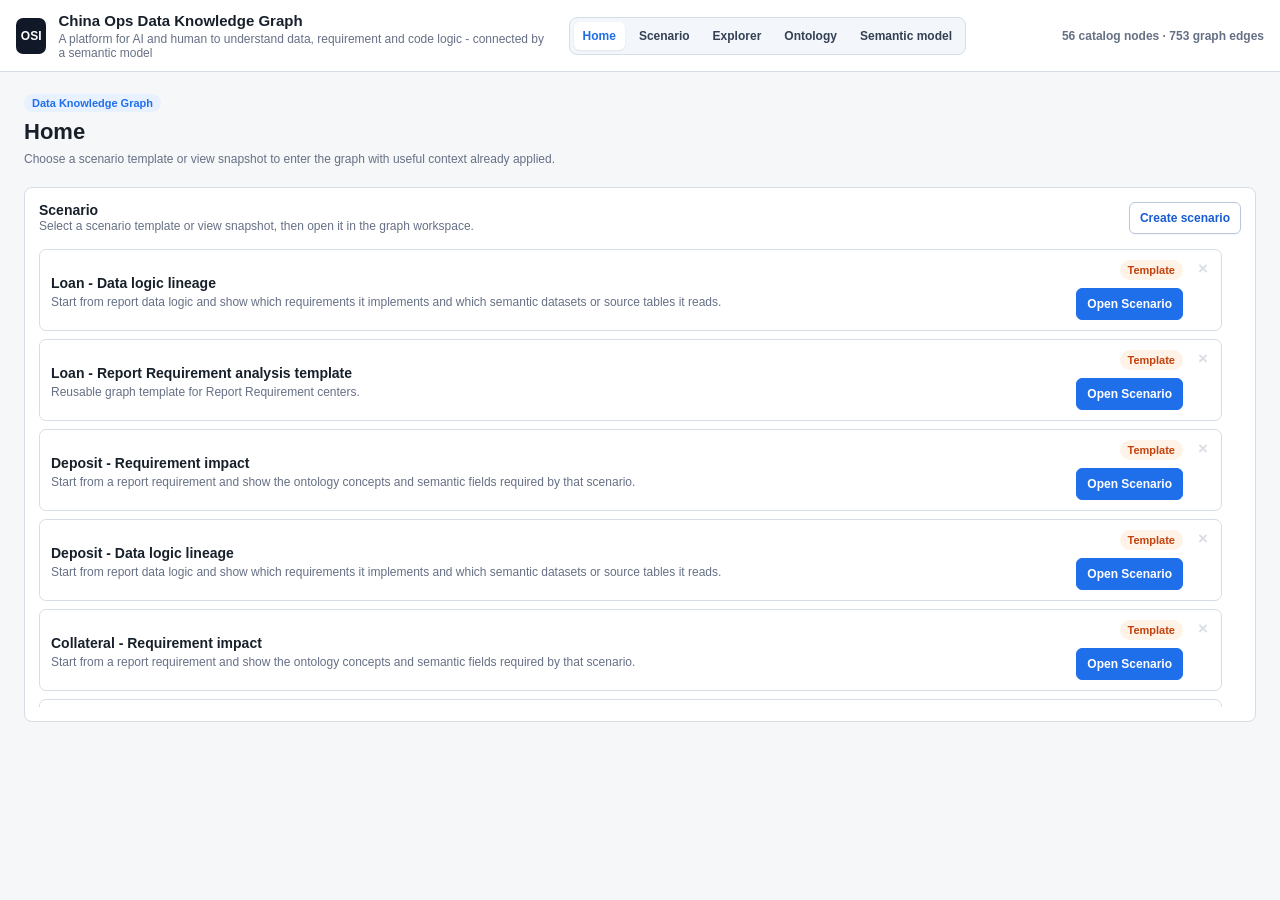
==== commit 27810fa4: "Brand homepage and bilingual loan labels" ====
--- a/demo/combined/frontend/index.html
+++ b/demo/combined/frontend/index.html
@@ -3,16 +3,16 @@
   <head>
     <meta charset="utf-8" />
     <meta name="viewport" content="width=device-width, initial-scale=1" />
-    <title>OSI Data Knowledge Graph Explorer</title>
-    <link rel="stylesheet" href="./style.css?v=osi-scenario-home-v1" />
+    <title>China Ops Data Knowledge Graph</title>
+    <link rel="stylesheet" href="./style.css?v=cn-bilingual-v2" />
   </head>
   <body>
     <header class="topbar">
       <div class="brand">
         <div class="mark">OSI</div>
         <div>
-          <h1>OSI Data Knowledge Graph Explorer</h1>
-          <p>Explore scenario templates, graph neighborhoods, ontologies, and semantic models.</p>
+          <h1>China Ops Data Knowledge Graph</h1>
+          <p>A platform for AI and human to understand data, requirement and code logic - connected by a semantic model</p>
         </div>
       </div>
       <nav class="page-tabs" aria-label="Main views">
@@ -39,6 +39,7 @@
                 <h3>Scenario</h3>
                 <p>Select a scenario template or view snapshot, then open it in the graph workspace.</p>
               </div>
+              <button class="compact-button home-add-scenario-button" type="button" data-open-page="graph">Create scenario</button>
             </div>
             <div id="homeScenarioList" class="home-card-list home-scroll-list scenario-home-list"></div>
           </section>
@@ -132,8 +133,7 @@
           <div id="graphFocusCard" class="focus-card"></div>
           <label class="field compact-field">
             <span>Focus node</span>
-            <input id="graphFocusInput" type="search" list="graphFocusDatalist" placeholder="Search node name, type, or id..." autocomplete="off" />
-            <datalist id="graphFocusDatalist"></datalist>
+            <input id="graphFocusInput" type="search" placeholder="Search node name, type, or id..." autocomplete="off" />
             <div id="graphFocusResults" class="focus-search-results hidden"></div>
           </label>
         </section>
@@ -261,11 +261,11 @@
       </section>
     </div>
     <script src="./vendor/elk.bundled.js?v=0.9.3"></script>
-    <script src="./graph-data.js?v=osi-scenario-home-v1"></script>
-    <script src="./catalog-data.js?v=osi-scenario-home-v1"></script>
-    <script src="./summary-data.js?v=osi-scenario-home-v1"></script>
-    <script src="./scenario-data.js?v=osi-scenario-home-v1"></script>
-    <script src="./app.js?v=osi-scenario-home-v1"></script>
+    <script src="./graph-data.js?v=cn-bilingual-v2"></script>
+    <script src="./catalog-data.js?v=cn-bilingual-v2"></script>
+    <script src="./summary-data.js?v=cn-bilingual-v2"></script>
+    <script src="./scenario-data.js?v=cn-bilingual-v2"></script>
+    <script src="./app.js?v=cn-bilingual-v2"></script>
   </body>
 </html>
 
--- a/demo/combined/frontend/style.css
+++ b/demo/combined/frontend/style.css
@@ -1439,6 +1439,18 @@
   width: auto !important;
   white-space: nowrap;
 }
+.home-add-scenario-button {
+  border-color: #b8c7dc;
+  background: #fff;
+  color: #175cd3;
+  box-shadow: 0 1px 2px rgba(16, 24, 40, 0.04);
+}
+
+.home-add-scenario-button:hover {
+  border-color: #84adff;
+  background: #f5f8ff;
+  color: #1849a9;
+}
 
 .home-card-list,
 .scenario-list {
@@ -1468,6 +1480,25 @@
   line-height: 1.2;
 }
 
+.bilingual-title {
+  display: grid;
+  gap: 2px;
+  min-width: 0;
+}
+
+.bilingual-title-primary,
+.bilingual-title-secondary {
+  display: block;
+  min-width: 0;
+  overflow-wrap: anywhere;
+}
+
+.bilingual-title-secondary {
+  color: var(--muted);
+  font-size: .9em;
+  font-weight: 650;
+}
+
 .home-card > div {
   min-width: 0;
 }
@@ -1582,7 +1613,7 @@
 }
 
 .home-panel.wide .home-scroll-list {
-  height: 300px;
+  height: 460px;
 }
 
 .home-entry-card {
@@ -1667,6 +1698,16 @@
   font-weight: 800;
 }
 
+.home-count.preset-pill {
+  background: #fff7ed;
+  color: #c2410c;
+}
+
+.home-count.snapshot-pill {
+  background: #faf5ff;
+  color: #7e22ce;
+}
+
 @media (max-width: 760px) {
   .home-entry-card {
     grid-template-columns: 1fr;
@@ -1722,19 +1763,17 @@
 }
 
 .graph-title-area.scenario-scope-title {
-  grid-template-columns: auto minmax(360px, 860px);
+  grid-template-columns: minmax(360px, 980px);
   align-items: start;
   gap: 8px 12px;
 }
 
 .scenario-scope-title > .type-pill {
+  display: none;
+}
+
+.scenario-scope-title .scenario-top-host {
   grid-column: 1;
-  grid-row: 1;
-  margin-top: 6px;
-}
-
-.scenario-scope-title .scenario-top-host {
-  grid-column: 2;
   grid-row: 1;
   width: 100%;
   min-width: 0;
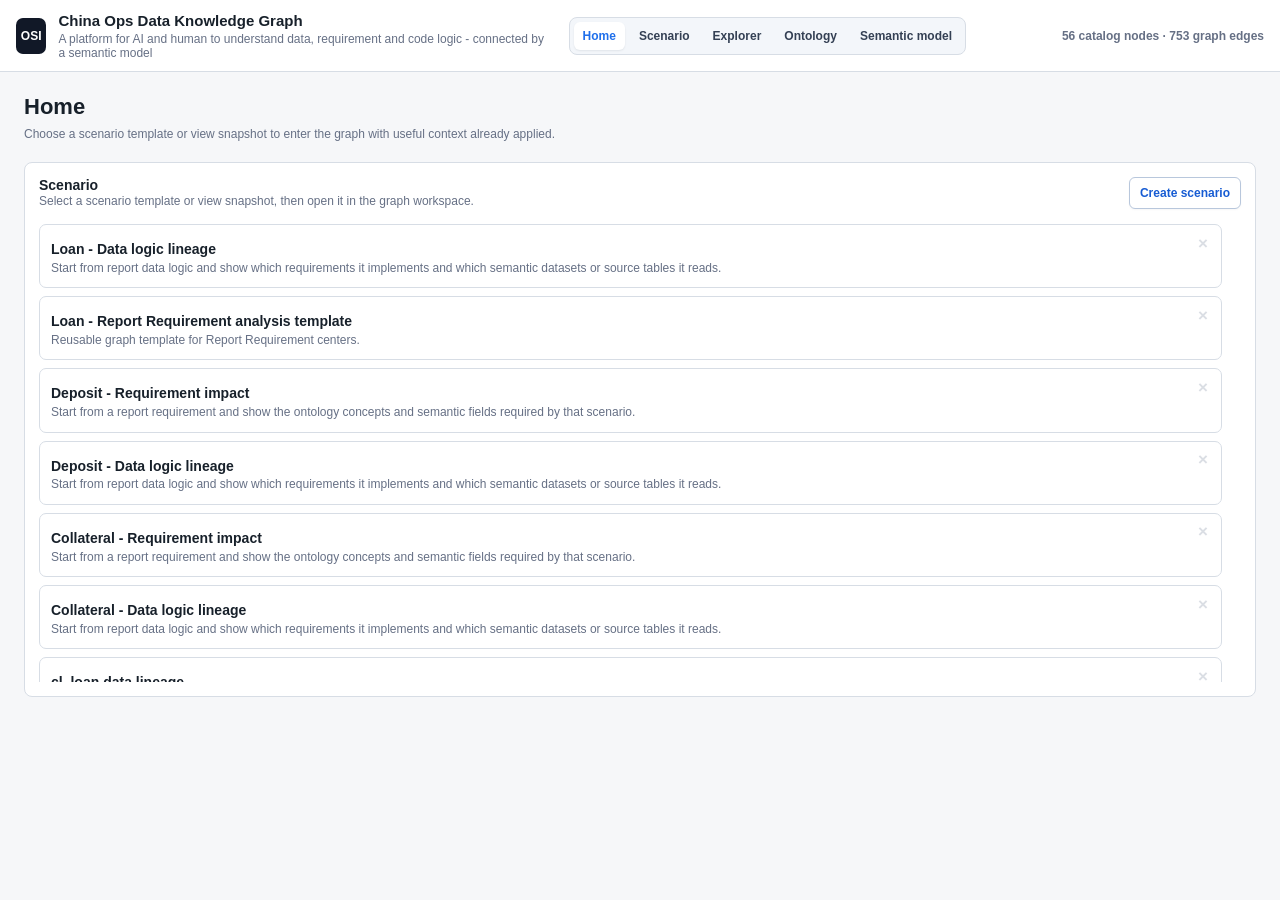
==== commit be609d9b: "Polish scenario navigation and profiles" ====
--- a/demo/combined/frontend/index.html
+++ b/demo/combined/frontend/index.html
@@ -4,7 +4,7 @@
     <meta charset="utf-8" />
     <meta name="viewport" content="width=device-width, initial-scale=1" />
     <title>China Ops Data Knowledge Graph</title>
-    <link rel="stylesheet" href="./style.css?v=cn-bilingual-v2" />
+    <link rel="stylesheet" href="./style.css?v=scope-profile-v1" />
   </head>
   <body>
     <header class="topbar">
@@ -28,7 +28,6 @@
     <main id="homePage" class="page home-page">
       <section class="home-shell">
         <div class="home-header">
-          <span class="type-pill">Data Knowledge Graph</span>
           <h2>Home</h2>
           <p>Choose a scenario template or view snapshot to enter the graph with useful context already applied.</p>
         </div>
@@ -261,11 +260,11 @@
       </section>
     </div>
     <script src="./vendor/elk.bundled.js?v=0.9.3"></script>
-    <script src="./graph-data.js?v=cn-bilingual-v2"></script>
-    <script src="./catalog-data.js?v=cn-bilingual-v2"></script>
-    <script src="./summary-data.js?v=cn-bilingual-v2"></script>
-    <script src="./scenario-data.js?v=cn-bilingual-v2"></script>
-    <script src="./app.js?v=cn-bilingual-v2"></script>
+    <script src="./graph-data.js?v=scope-profile-v1"></script>
+    <script src="./catalog-data.js?v=scope-profile-v1"></script>
+    <script src="./summary-data.js?v=scope-profile-v1"></script>
+    <script src="./scenario-data.js?v=scope-profile-v1"></script>
+    <script src="./app.js?v=scope-profile-v1"></script>
   </body>
 </html>
 
--- a/demo/combined/frontend/style.css
+++ b/demo/combined/frontend/style.css
@@ -1617,10 +1617,16 @@
 }
 
 .home-entry-card {
-  display: grid;
-  grid-template-columns: minmax(0, 1fr) auto;
-  align-items: center;
-  gap: 12px;
+  display: block;
+  cursor: pointer;
+  transition: border-color .15s ease, box-shadow .15s ease, transform .15s ease;
+}
+
+.home-entry-card:hover,
+.home-entry-card:focus-visible {
+  border-color: var(--blue);
+  box-shadow: 0 8px 20px rgba(16, 24, 40, .08);
+  outline: none;
 }
 .home-entry-card.has-delete {
   position: relative;
@@ -1662,23 +1668,6 @@
   min-width: 0;
 }
 
-.home-card-action {
-  display: grid;
-  justify-items: end;
-  gap: 8px;
-  min-width: 132px;
-}
-
-.home-card-action button {
-  white-space: nowrap;
-}
-.home-entry-actions {
-  display: flex;
-  flex-wrap: wrap;
-  justify-content: flex-end;
-  gap: 6px;
-}
-
 .home-entry-card p {
   display: -webkit-box;
   overflow: hidden;
@@ -1687,41 +1676,9 @@
   -webkit-line-clamp: 2;
 }
 
-.home-count {
-  flex: 0 0 auto;
-  align-self: flex-start;
-  padding: 4px 8px;
-  border-radius: 999px;
-  background: #f2f4f7;
-  color: var(--muted);
-  font-size: 11px;
-  font-weight: 800;
-}
-
-.home-count.preset-pill {
-  background: #fff7ed;
-  color: #c2410c;
-}
-
-.home-count.snapshot-pill {
-  background: #faf5ff;
-  color: #7e22ce;
-}
-
 @media (max-width: 760px) {
   .home-entry-card {
-    grid-template-columns: 1fr;
-  }
-
-  .home-card-action {
-    width: 100%;
-    grid-template-columns: auto 1fr;
-    align-items: center;
-    justify-items: stretch;
-  }
-
-  .home-card-action button {
-    justify-self: end;
+    display: block;
   }
 }
 
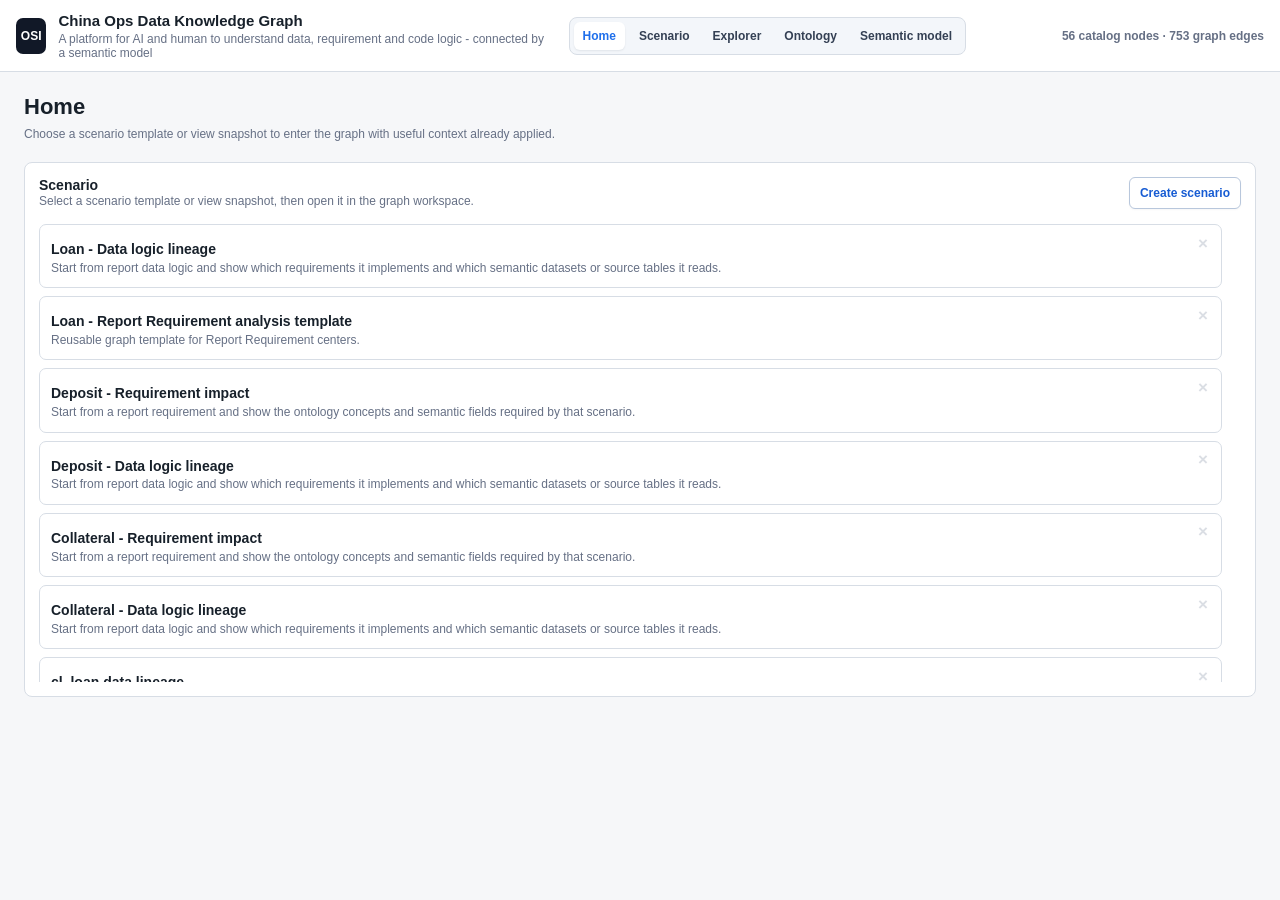
==== commit 5c449b5e: "Add graph zoom controls" ====
--- a/demo/combined/frontend/index.html
+++ b/demo/combined/frontend/index.html
@@ -4,7 +4,7 @@
     <meta charset="utf-8" />
     <meta name="viewport" content="width=device-width, initial-scale=1" />
     <title>China Ops Data Knowledge Graph</title>
-    <link rel="stylesheet" href="./style.css?v=scope-profile-v1" />
+    <link rel="stylesheet" href="./style.css?v=graph-zoom-v1" />
   </head>
   <body>
     <header class="topbar">
@@ -204,14 +204,23 @@
           </div>
           <div class="toolbar-actions">
             <button id="fitButton" type="button">Fit graph</button>
+            <div class="zoom-controls" aria-label="Graph zoom controls">
+              <button id="zoomOutButton" type="button" title="Zoom out">-</button>
+              <button id="zoomResetButton" type="button" title="Reset zoom"><span id="zoomValue">100%</span></button>
+              <button id="zoomInButton" type="button" title="Zoom in">+</button>
+            </div>
             <button id="expandSelectedButton" type="button">Expand fields</button>
             <button id="openScenarioSaveButton" class="primary" type="button">Save scenario</button>
           </div>
         </div>
         <div id="graphViewport" class="graph-viewport">
-          <svg id="edgeLayer" aria-hidden="true"></svg>
-          <div id="graphBoard" class="graph-board"></div>
-          <svg id="fieldEdgeLayer" aria-hidden="true"></svg>
+          <div id="graphZoomLayer" class="graph-zoom-layer">
+            <div id="graphCanvas" class="graph-canvas">
+              <svg id="edgeLayer" aria-hidden="true"></svg>
+              <div id="graphBoard" class="graph-board"></div>
+              <svg id="fieldEdgeLayer" aria-hidden="true"></svg>
+            </div>
+          </div>
         </div>
       </section>
 
@@ -260,11 +269,11 @@
       </section>
     </div>
     <script src="./vendor/elk.bundled.js?v=0.9.3"></script>
-    <script src="./graph-data.js?v=scope-profile-v1"></script>
-    <script src="./catalog-data.js?v=scope-profile-v1"></script>
-    <script src="./summary-data.js?v=scope-profile-v1"></script>
-    <script src="./scenario-data.js?v=scope-profile-v1"></script>
-    <script src="./app.js?v=scope-profile-v1"></script>
+    <script src="./graph-data.js?v=graph-zoom-v1"></script>
+    <script src="./catalog-data.js?v=graph-zoom-v1"></script>
+    <script src="./summary-data.js?v=graph-zoom-v1"></script>
+    <script src="./scenario-data.js?v=graph-zoom-v1"></script>
+    <script src="./app.js?v=graph-zoom-v1"></script>
   </body>
 </html>
 
--- a/demo/combined/frontend/style.css
+++ b/demo/combined/frontend/style.css
@@ -919,8 +919,42 @@
 
 .toolbar-actions {
   display: flex;
+  align-items: center;
   gap: 8px;
   white-space: nowrap;
+}
+
+.zoom-controls {
+  display: inline-flex;
+  align-items: center;
+  overflow: hidden;
+  border: 1px solid #cfd8e6;
+  border-radius: 7px;
+  background: #fff;
+}
+
+.zoom-controls button {
+  min-height: 30px;
+  height: 30px;
+  padding: 0 10px;
+  border: 0;
+  border-radius: 0;
+  background: transparent;
+  color: #0f172a;
+  font-size: 12px;
+  font-weight: 760;
+}
+
+.zoom-controls button + button {
+  border-left: 1px solid #e5eaf1;
+}
+
+.zoom-controls button:hover {
+  background: #f3f6fa;
+}
+
+#zoomResetButton {
+  min-width: 52px;
 }
 
 .graph-viewport {
@@ -932,6 +966,20 @@
     linear-gradient(90deg, #e9eef5 1px, transparent 1px),
     #fbfcfe;
   background-size: 28px 28px;
+}
+
+.graph-zoom-layer {
+  position: relative;
+  width: 1800px;
+  height: 1300px;
+}
+
+.graph-canvas {
+  position: absolute;
+  inset: 0 auto auto 0;
+  width: 1800px;
+  height: 1300px;
+  transform-origin: 0 0;
 }
 
 #edgeLayer,
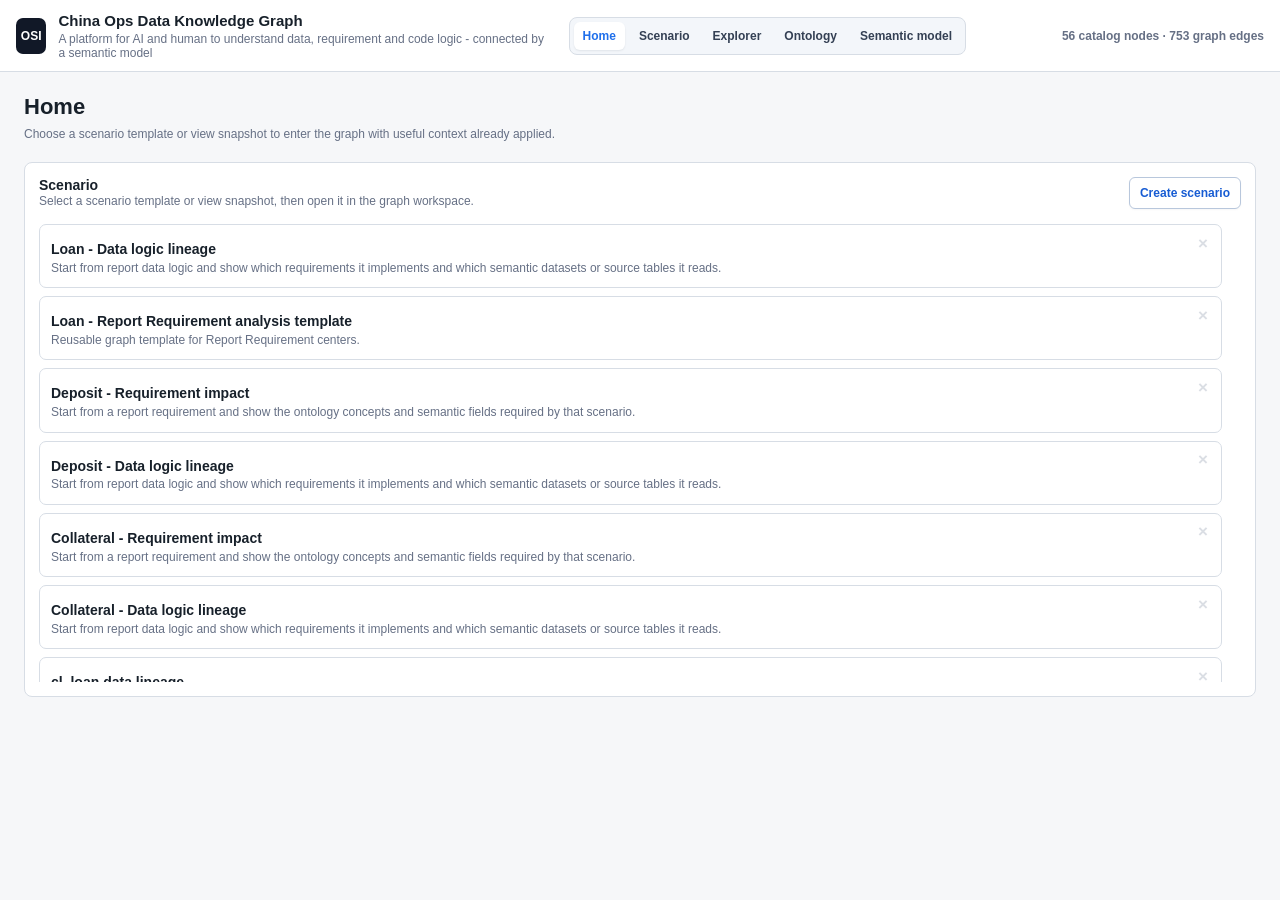
==== commit dd1a37f7: "Default graph zoom to 100 percent" ====
--- a/demo/combined/frontend/index.html
+++ b/demo/combined/frontend/index.html
@@ -4,7 +4,7 @@
     <meta charset="utf-8" />
     <meta name="viewport" content="width=device-width, initial-scale=1" />
     <title>China Ops Data Knowledge Graph</title>
-    <link rel="stylesheet" href="./style.css?v=graph-zoom-v1" />
+    <link rel="stylesheet" href="./style.css?v=graph-zoom-default-v1" />
   </head>
   <body>
     <header class="topbar">
@@ -269,11 +269,11 @@
       </section>
     </div>
     <script src="./vendor/elk.bundled.js?v=0.9.3"></script>
-    <script src="./graph-data.js?v=graph-zoom-v1"></script>
-    <script src="./catalog-data.js?v=graph-zoom-v1"></script>
-    <script src="./summary-data.js?v=graph-zoom-v1"></script>
-    <script src="./scenario-data.js?v=graph-zoom-v1"></script>
-    <script src="./app.js?v=graph-zoom-v1"></script>
+    <script src="./graph-data.js?v=graph-zoom-default-v1"></script>
+    <script src="./catalog-data.js?v=graph-zoom-default-v1"></script>
+    <script src="./summary-data.js?v=graph-zoom-default-v1"></script>
+    <script src="./scenario-data.js?v=graph-zoom-default-v1"></script>
+    <script src="./app.js?v=graph-zoom-default-v1"></script>
   </body>
 </html>
 
